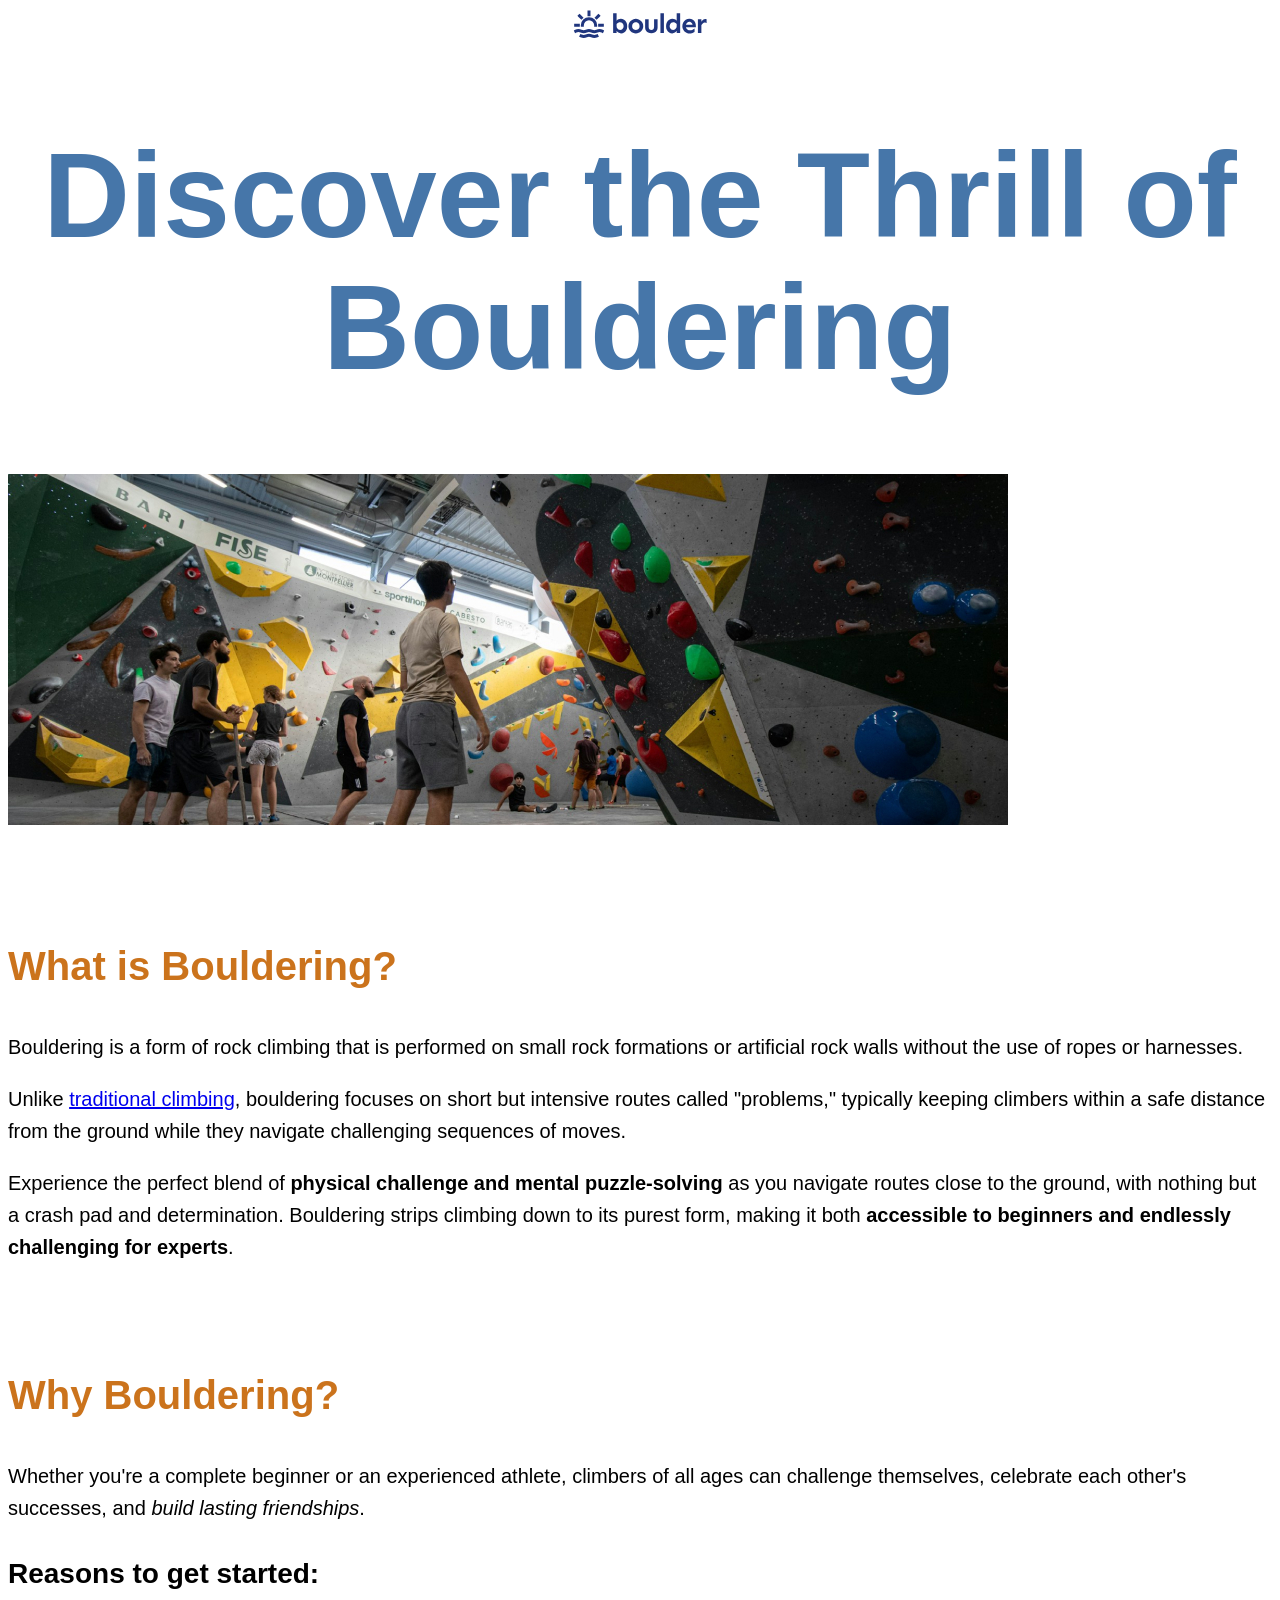
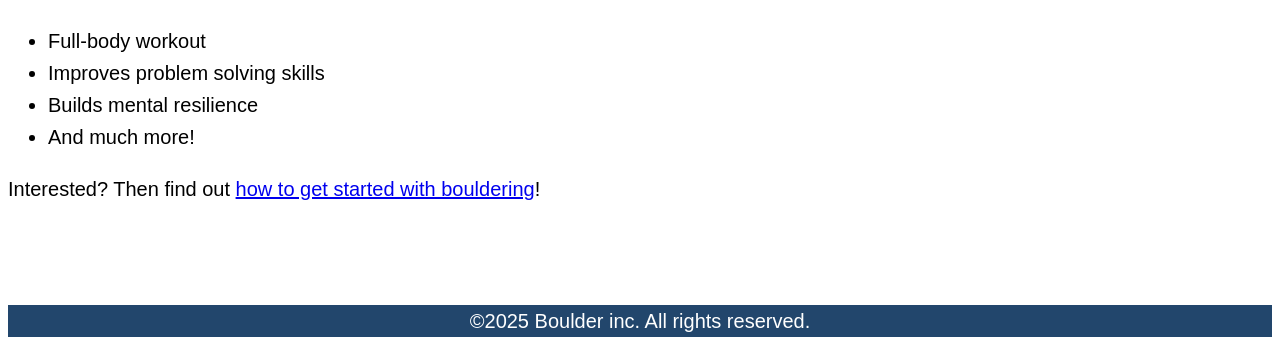
==== index.html @ 44a68082 "added more css styles" ====
<!DOCTYPE html>
<html lang="en">
    <head>
        <meta charset="UTF-8">
        <meta name="viewport" content="width=device-width, initial-scale=1.0">
        <title>Homepage</title>
        <link href="css/style.css" rel="stylesheet">
    </head>

    <body>
        <header>
            <img src="images/logo.svg" alt="boulder-logo">
        </header>

        <main>
            <h1>Discover the Thrill of Bouldering</h1>

            <img src="images/bouldering-gym.jpg" alt="bouldering-img">

            <section>
                <h2>What is Bouldering?</h2>

                <p>Bouldering is a form of rock climbing that is performed on small rock formations or artificial rock walls without the use of ropes or harnesses.</p>

                <p>Unlike <a href="https://en.wikipedia.org/wiki/Traditional_climbing">traditional climbing</a>, bouldering focuses on short but intensive routes called "problems," typically keeping climbers within a safe distance from the ground while they navigate challenging sequences of moves.</p>

                <p>Experience the perfect blend of <strong>physical challenge and mental puzzle-solving</strong> as you navigate routes close to the ground, with nothing but a crash pad and determination. Bouldering strips climbing down to its purest form, making it both <strong>accessible to beginners and endlessly challenging for experts</strong>.</p>
            </section>

            <section>
                <h2>Why Bouldering?</h2>

                <p>Whether you're a complete beginner or an experienced athlete, climbers of all ages can challenge themselves, celebrate each other's successes, and <em>build lasting friendships</em>.</p>

                <h3>Reasons to get started:</h3>

                <ul>
                    <li>Full-body workout</li>
                    <li>Improves problem solving skills</li>
                    <li>Builds mental resilience</li>
                    <li>And much more!</li>
                </ul>

                <p>Interested? Then find out <a href="getting-started.html">how to get started with bouldering</a>!</p>
                
            </section>
        </main>

        <footer>
            <p>©2025 Boulder inc. All rights reserved.</p>
        </footer>

    </body>
</html>
---- css/style.css ----
body {
    font-family:'Gill Sans', 'Gill Sans MT', Calibri, 'Trebuchet MS', sans-serif;
    font-size: 1.25rem;
    line-height: 1.6;
}
header {
    text-align: center;
}

h1 {
    color: #4676A9;
    text-align: center;
    font-size: 7.5rem;
    line-height: 1.1;
}

h2 {
    color: #CB731C;
    font-size: 2.5rem;
}

h3 {
    font-size: 1.75rem;
}
section {
    margin-block: 100px;
}

footer {
    background-color: #22466C;
    color: #FFFFFF;
    text-align: center;
}
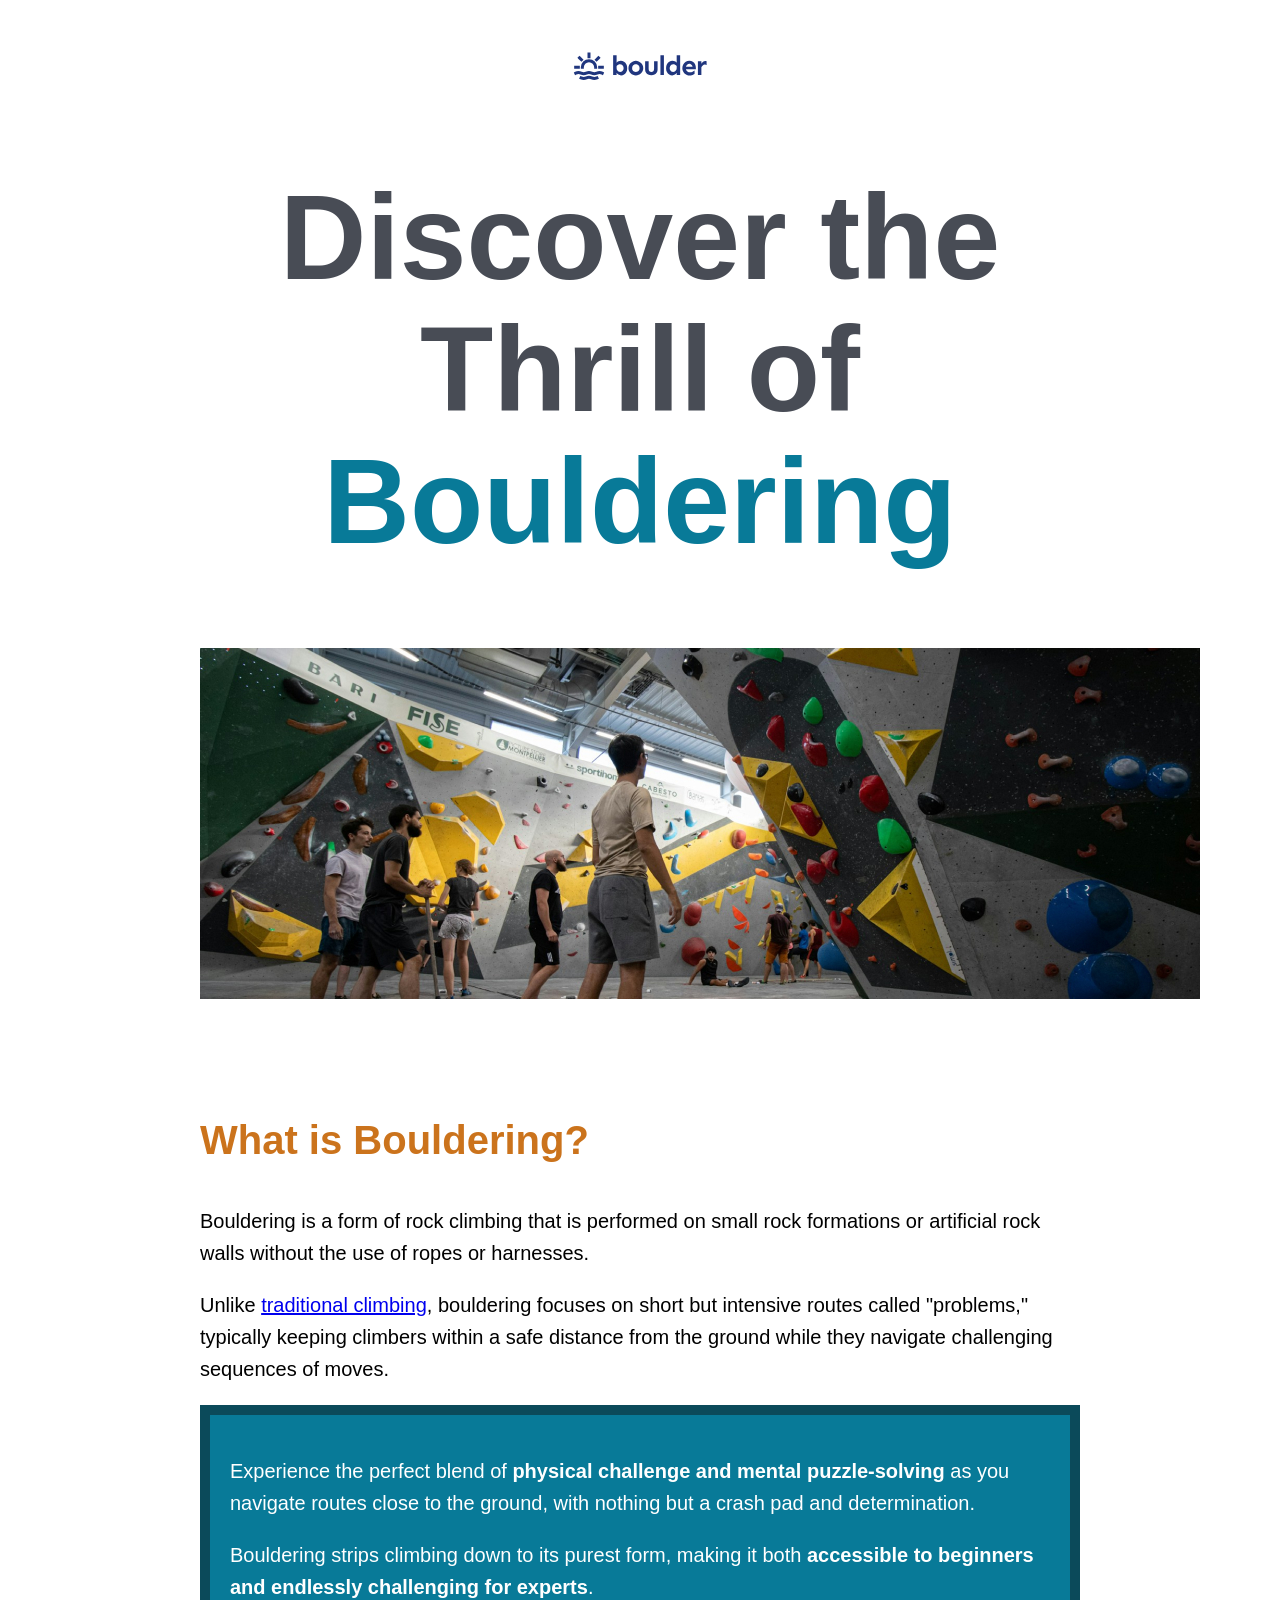
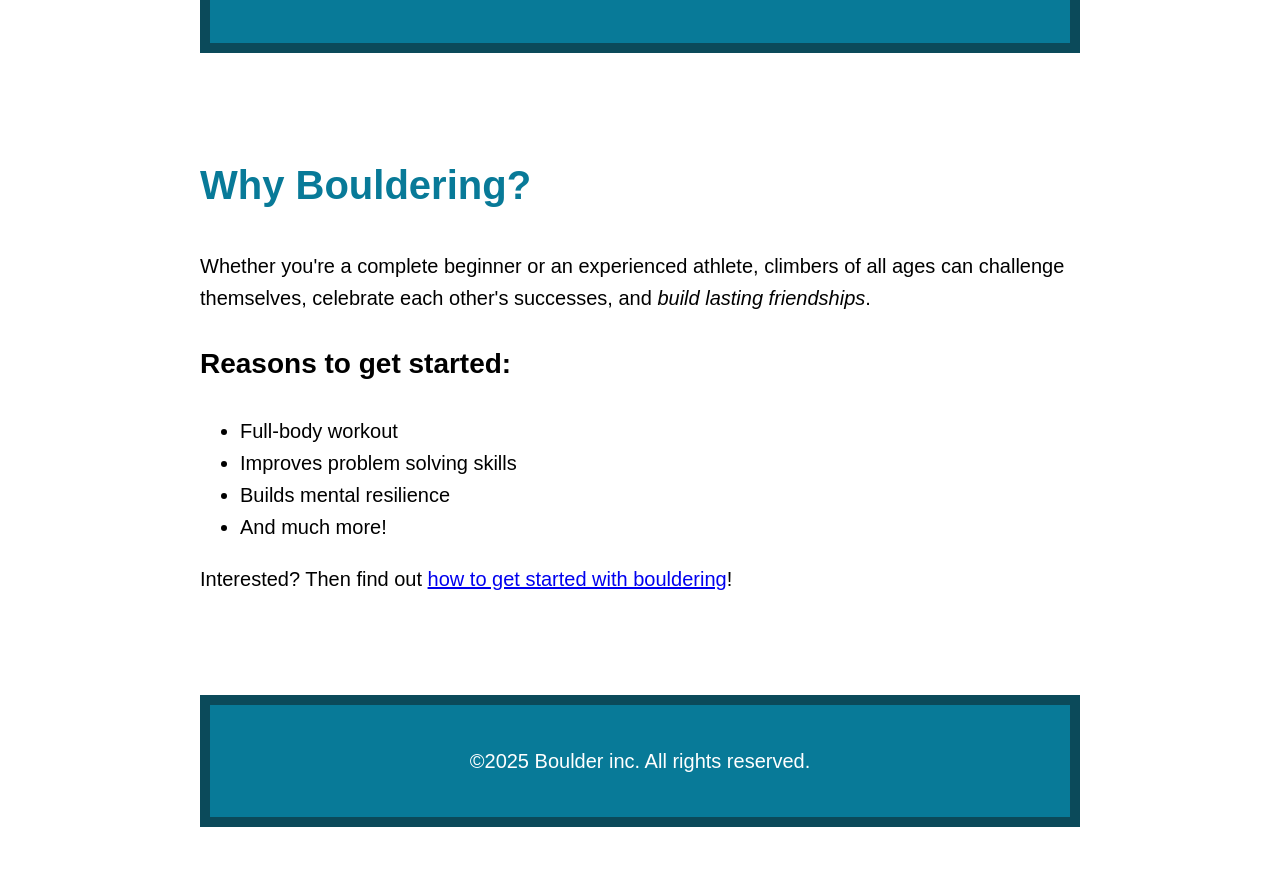
==== commit 9bdf1f65: "added divs and spans" ====
--- a/index.html
+++ b/index.html
@@ -13,7 +13,7 @@
         </header>
 
         <main>
-            <h1>Discover the Thrill of Bouldering</h1>
+            <h1>Discover the Thrill of <span class="teal-text">Bouldering</span></h1>
 
             <img src="images/bouldering-gym.jpg" alt="bouldering-img">
 
@@ -24,11 +24,15 @@
 
                 <p>Unlike <a href="https://en.wikipedia.org/wiki/Traditional_climbing">traditional climbing</a>, bouldering focuses on short but intensive routes called "problems," typically keeping climbers within a safe distance from the ground while they navigate challenging sequences of moves.</p>
 
-                <p>Experience the perfect blend of <strong>physical challenge and mental puzzle-solving</strong> as you navigate routes close to the ground, with nothing but a crash pad and determination. Bouldering strips climbing down to its purest form, making it both <strong>accessible to beginners and endlessly challenging for experts</strong>.</p>
+                <div class="teal-bg">
+                    <p>Experience the perfect blend of <strong>physical challenge and mental puzzle-solving</strong> as you navigate routes close to the ground, with nothing but a crash pad and determination.</p>
+
+                    <p>Bouldering strips climbing down to its purest form, making it both <strong>accessible to beginners and endlessly challenging for experts</strong>.</p>
+                </div>
             </section>
 
             <section>
-                <h2>Why Bouldering?</h2>
+                <h2 class="teal-text">Why Bouldering?</h2>
 
                 <p>Whether you're a complete beginner or an experienced athlete, climbers of all ages can challenge themselves, celebrate each other's successes, and <em>build lasting friendships</em>.</p>
 
@@ -46,7 +50,7 @@
             </section>
         </main>
 
-        <footer>
+        <footer class="teal-bg">
             <p>©2025 Boulder inc. All rights reserved.</p>
         </footer>
 
--- a/css/style.css
+++ b/css/style.css
@@ -1,15 +1,21 @@
+
+* {
+    box-sizing: border-box;
+}
 
 body {
     font-family:'Gill Sans', 'Gill Sans MT', Calibri, 'Trebuchet MS', sans-serif;
     font-size: 1.25rem;
     line-height: 1.6;
+    margin-inline: 200px;
+    margin-block: 50px;
 }
 header {
     text-align: center;
 }
 
 h1 {
-    color: #4676A9;
+    color: #484C55;
     text-align: center;
     font-size: 7.5rem;
     line-height: 1.1;
@@ -23,12 +29,21 @@
 h3 {
     font-size: 1.75rem;
 }
+
 section {
     margin-block: 100px;
 }
 
+.teal-bg {
+    background-color:#087A98;
+    color: #ffffff;
+    padding: 20px;
+    border: solid 10px #0b4a5a;
+}
+
+.teal-text {
+    color: #087A98;
+}
 footer {
-    background-color: #22466C;
-    color: #FFFFFF;
     text-align: center;
 }
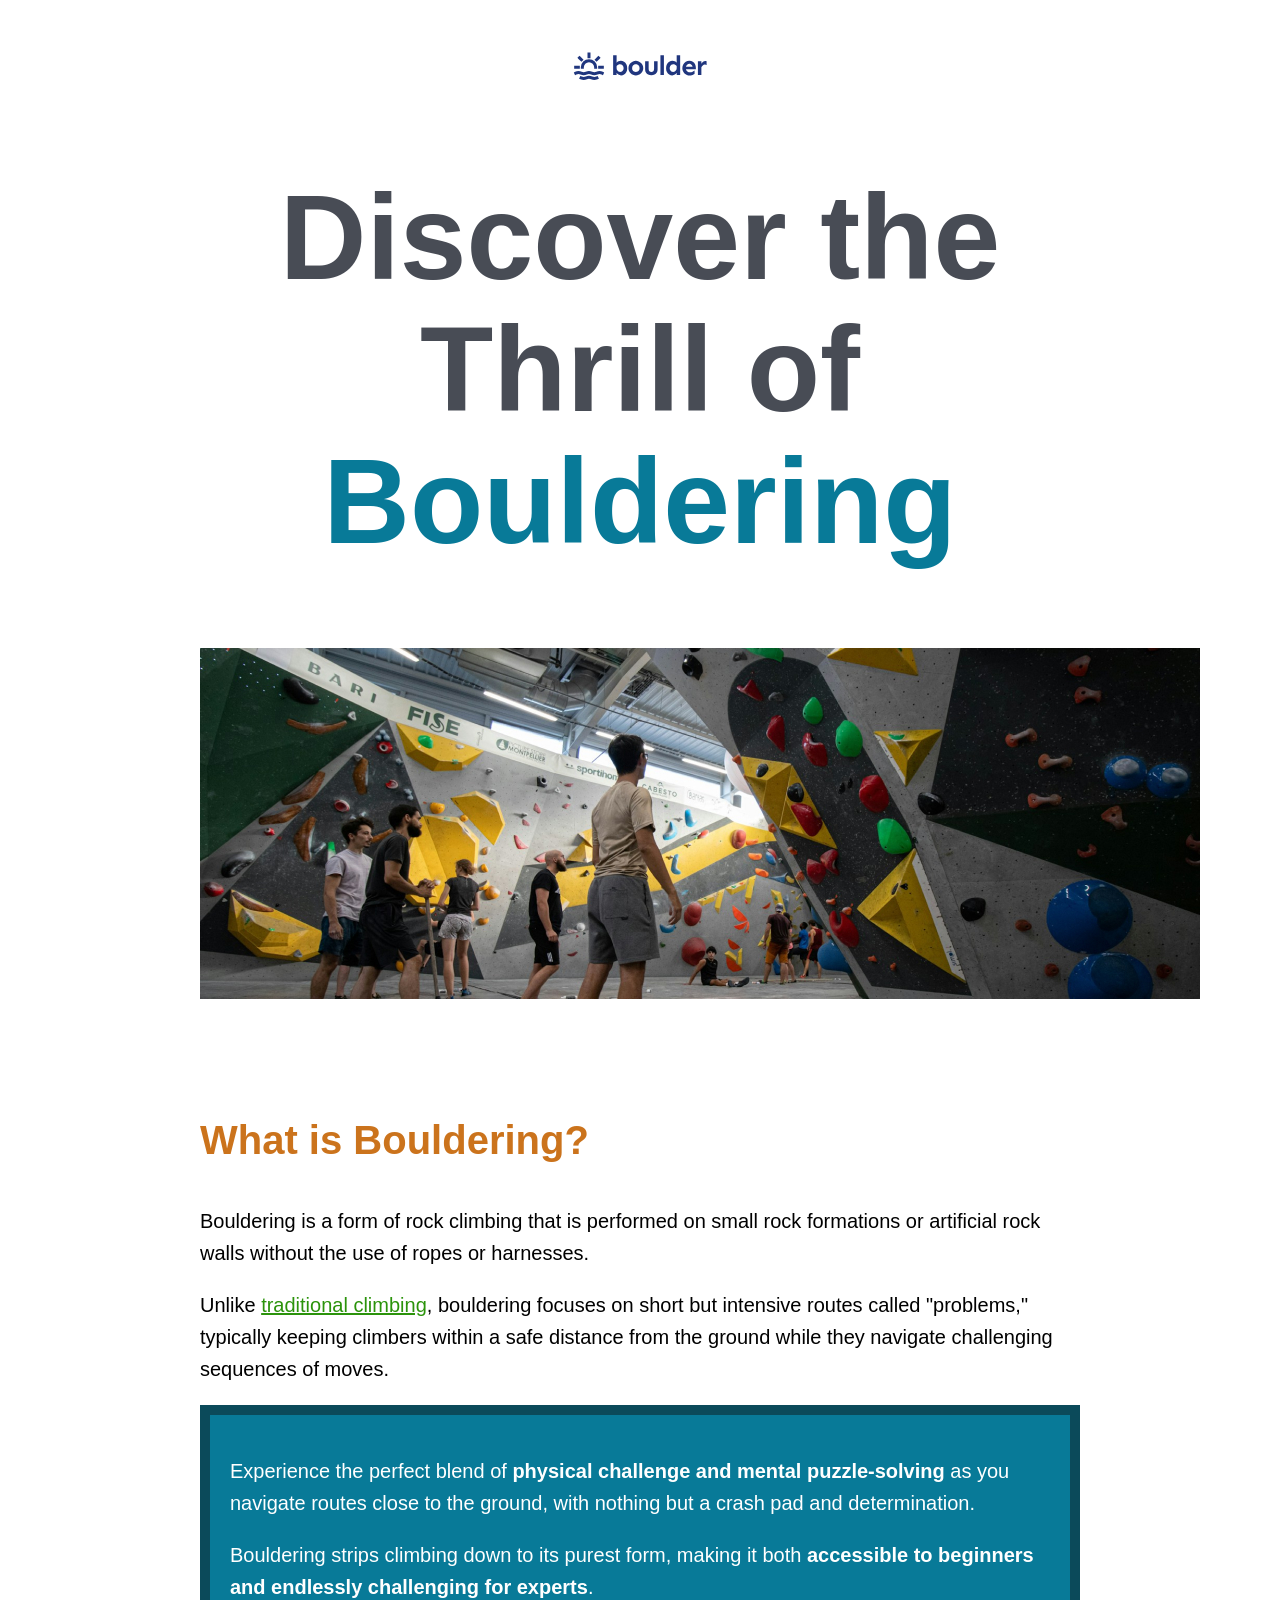
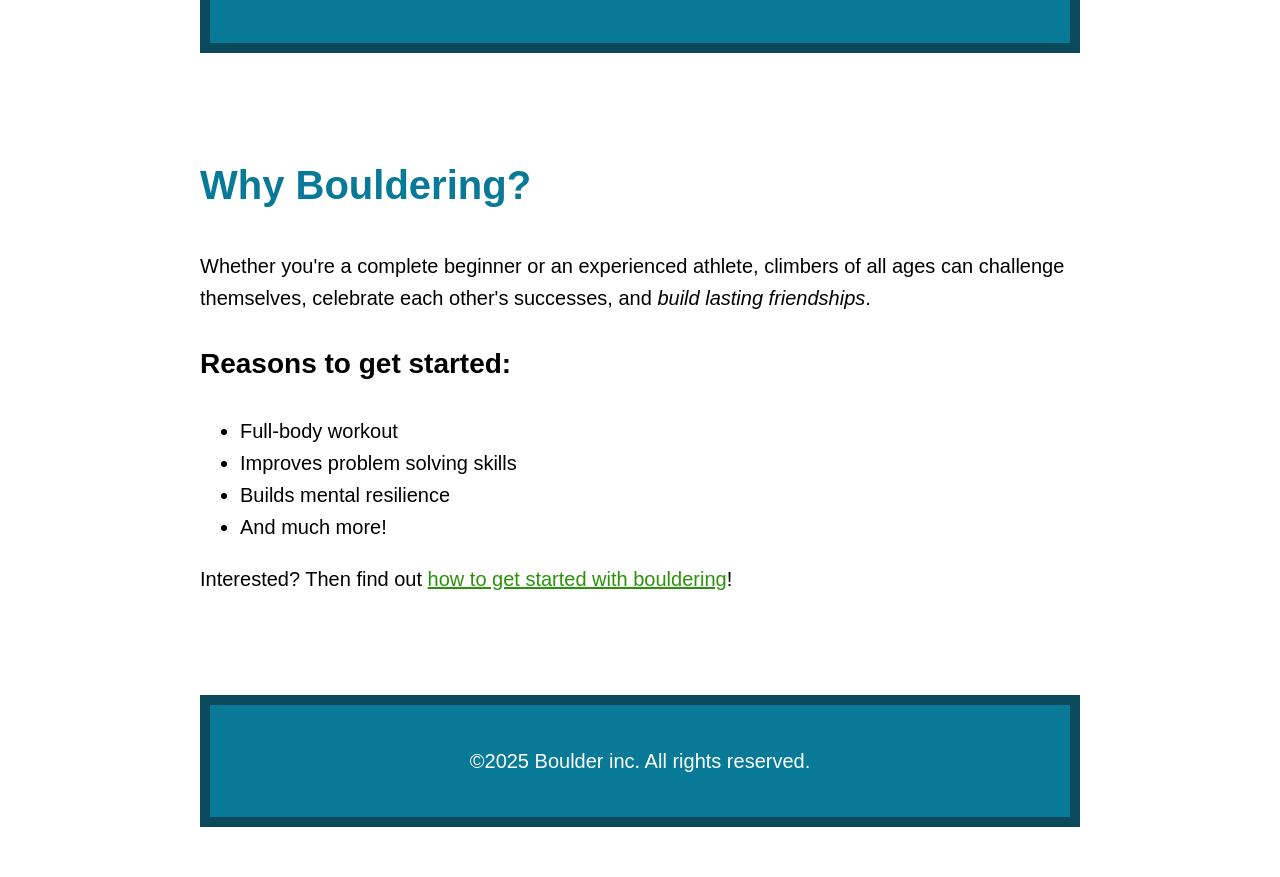
==== commit fe3b62df: "fixing th elayout of the version 2" ====
--- a/index.html
+++ b/index.html
@@ -8,51 +8,52 @@
     </head>
 
     <body>
-        <header>
-            <img src="images/logo.svg" alt="boulder-logo">
-        </header>
+        <div class="wrapper">
+            <header>
+                <img src="images/logo.svg" alt="boulder-logo">
+            </header>
 
-        <main>
-            <h1>Discover the Thrill of <span class="teal-text">Bouldering</span></h1>
+            <main>
+                <h1>Discover the Thrill of <span class="teal-text">Bouldering</span></h1>
 
-            <img src="images/bouldering-gym.jpg" alt="bouldering-img">
+                <img src="images/bouldering-gym.jpg" alt="bouldering-img">
 
-            <section>
-                <h2>What is Bouldering?</h2>
+                <section>
+                    <h2>What is Bouldering?</h2>
 
-                <p>Bouldering is a form of rock climbing that is performed on small rock formations or artificial rock walls without the use of ropes or harnesses.</p>
+                    <p>Bouldering is a form of rock climbing that is performed on small rock formations or artificial rock walls without the use of ropes or harnesses.</p>
 
-                <p>Unlike <a href="https://en.wikipedia.org/wiki/Traditional_climbing">traditional climbing</a>, bouldering focuses on short but intensive routes called "problems," typically keeping climbers within a safe distance from the ground while they navigate challenging sequences of moves.</p>
+                    <p>Unlike <a href="https://en.wikipedia.org/wiki/Traditional_climbing">traditional climbing</a>, bouldering focuses on short but intensive routes called "problems," typically keeping climbers within a safe distance from the ground while they navigate challenging sequences of moves.</p>
 
-                <div class="teal-bg">
-                    <p>Experience the perfect blend of <strong>physical challenge and mental puzzle-solving</strong> as you navigate routes close to the ground, with nothing but a crash pad and determination.</p>
+                    <div class="teal-bg">
+                        <p>Experience the perfect blend of <strong>physical challenge and mental puzzle-solving</strong> as you navigate routes close to the ground, with nothing but a crash pad and determination.</p>
 
-                    <p>Bouldering strips climbing down to its purest form, making it both <strong>accessible to beginners and endlessly challenging for experts</strong>.</p>
-                </div>
-            </section>
+                        <p>Bouldering strips climbing down to its purest form, making it both <strong>accessible to beginners and endlessly challenging for experts</strong>.</p>
+                    </div>
+                </section>
 
-            <section>
-                <h2 class="teal-text">Why Bouldering?</h2>
+                <section>
+                    <h2 class="teal-text">Why Bouldering?</h2>
 
-                <p>Whether you're a complete beginner or an experienced athlete, climbers of all ages can challenge themselves, celebrate each other's successes, and <em>build lasting friendships</em>.</p>
+                    <p>Whether you're a complete beginner or an experienced athlete, climbers of all ages can challenge themselves, celebrate each other's successes, and <em>build lasting friendships</em>.</p>
 
-                <h3>Reasons to get started:</h3>
+                    <h3>Reasons to get started:</h3>
 
-                <ul>
-                    <li>Full-body workout</li>
-                    <li>Improves problem solving skills</li>
-                    <li>Builds mental resilience</li>
-                    <li>And much more!</li>
-                </ul>
+                    <ul>
+                        <li>Full-body workout</li>
+                        <li>Improves problem solving skills</li>
+                        <li>Builds mental resilience</li>
+                        <li>And much more!</li>
+                    </ul>
 
-                <p>Interested? Then find out <a href="getting-started.html">how to get started with bouldering</a>!</p>
-                
-            </section>
-        </main>
+                    <p>Interested? Then find out <a href="getting-started.html">how to get started with bouldering</a>!</p>
+                    
+                </section>
+            </main>
 
-        <footer class="teal-bg">
-            <p>©2025 Boulder inc. All rights reserved.</p>
-        </footer>
-
+            <footer class="teal-bg">
+                <p>©2025 Boulder inc. All rights reserved.</p>
+            </footer>
+        </div>
     </body>
 </html>
--- a/css/style.css
+++ b/css/style.css
@@ -34,6 +34,11 @@
     margin-block: 100px;
 }
 
+.wrapper {
+    max-inline-size: 1000px;
+    margin-inline: auto;
+}
+
 .teal-bg {
     background-color:#087A98;
     color: #ffffff;
@@ -44,6 +49,26 @@
 .teal-text {
     color: #087A98;
 }
+
+a {
+    color: #2B930B;
+}
+
+a:hover {
+    color: #5f9b9f;
+}
+
+.climber-bg {
+    background-image: url(../images/simple-steps.jpg);
+    border: solid 10px #0b4a5a;
+    color: #ffffff;
+    padding: 24px;
+
+    background-repeat: no-repeat;
+    background-position: center;
+    background-size: cover;
+}
+
 footer {
     text-align: center;
 }
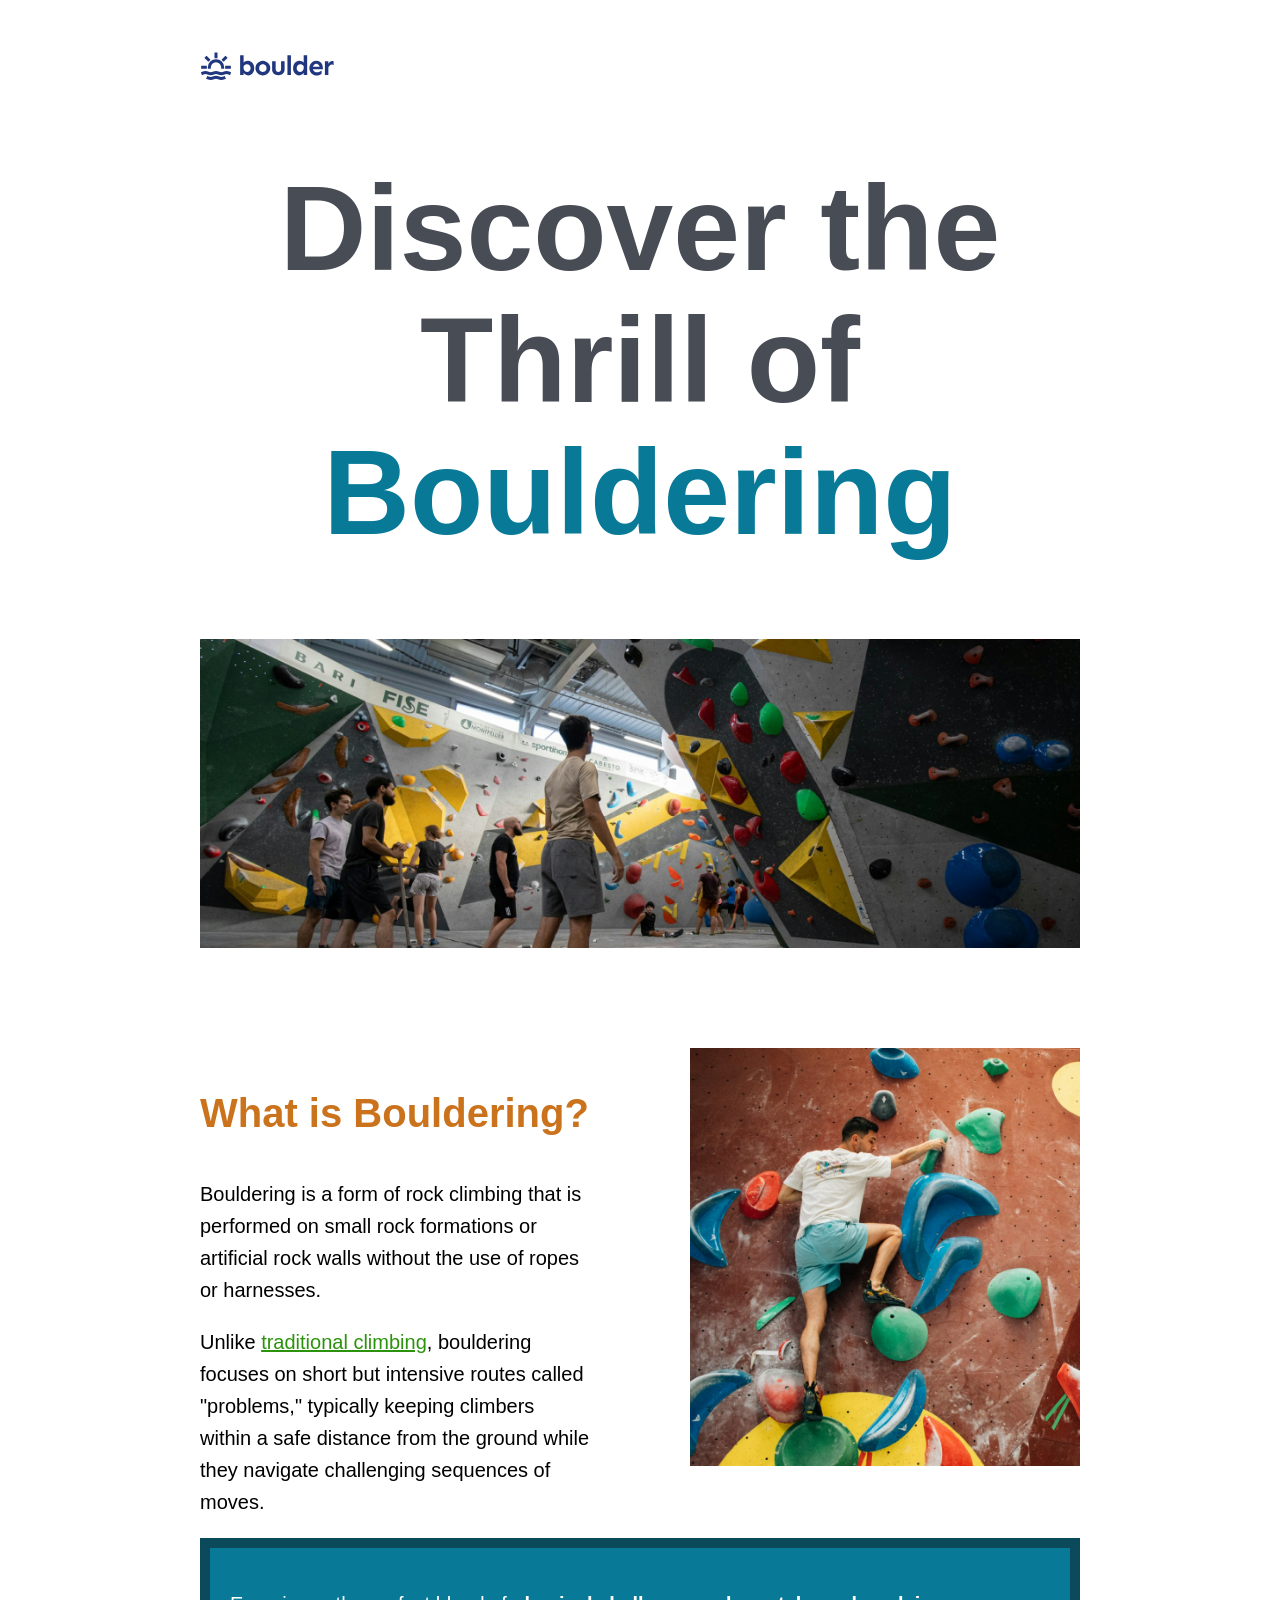
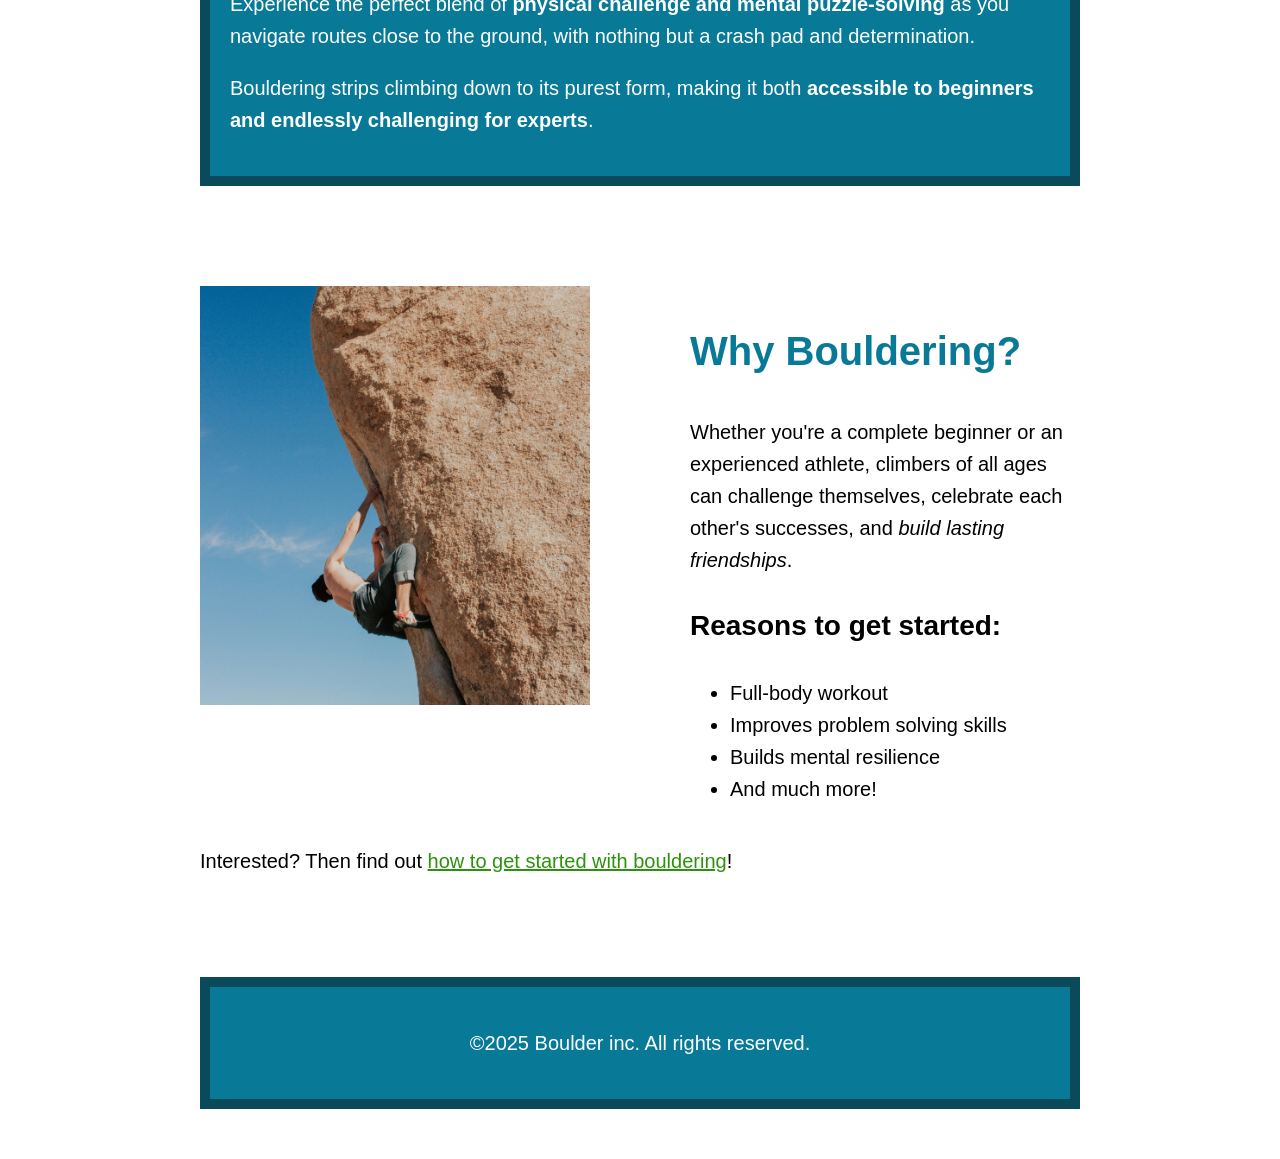
==== commit 6bd02f63: "creating a two layout column" ====
--- a/index.html
+++ b/index.html
@@ -19,11 +19,17 @@
                 <img src="images/bouldering-gym.jpg" alt="bouldering-img">
 
                 <section>
-                    <h2>What is Bouldering?</h2>
+                    <div class="two-column-layout">
+                        <div>
+                            <h2>What is Bouldering?</h2>
 
-                    <p>Bouldering is a form of rock climbing that is performed on small rock formations or artificial rock walls without the use of ropes or harnesses.</p>
+                            <p>Bouldering is a form of rock climbing that is performed on small rock formations or artificial rock walls without the use of ropes or harnesses.</p>
 
-                    <p>Unlike <a href="https://en.wikipedia.org/wiki/Traditional_climbing">traditional climbing</a>, bouldering focuses on short but intensive routes called "problems," typically keeping climbers within a safe distance from the ground while they navigate challenging sequences of moves.</p>
+                            <p>Unlike <a href="https://en.wikipedia.org/wiki/Traditional_climbing">traditional climbing</a>, bouldering focuses on short but intensive routes called "problems," typically keeping climbers within a safe distance from the ground while they navigate challenging sequences of moves.</p>
+                        </div>
+
+                        <img src="images/what-is-bouldering.jpg" alt="what-is-bouldering-img">
+                    </div>
 
                     <div class="teal-bg">
                         <p>Experience the perfect blend of <strong>physical challenge and mental puzzle-solving</strong> as you navigate routes close to the ground, with nothing but a crash pad and determination.</p>
@@ -33,19 +39,25 @@
                 </section>
 
                 <section>
-                    <h2 class="teal-text">Why Bouldering?</h2>
+                    <div class="two-column-layout">
 
-                    <p>Whether you're a complete beginner or an experienced athlete, climbers of all ages can challenge themselves, celebrate each other's successes, and <em>build lasting friendships</em>.</p>
+                        <img src="images/why-bouldering.jpg" alt="why-bouldering-img">
 
-                    <h3>Reasons to get started:</h3>
+                        <div>
+                            <h2 class="teal-text">Why Bouldering?</h2>
 
-                    <ul>
-                        <li>Full-body workout</li>
-                        <li>Improves problem solving skills</li>
-                        <li>Builds mental resilience</li>
-                        <li>And much more!</li>
-                    </ul>
+                            <p>Whether you're a complete beginner or an experienced athlete, climbers of all ages can challenge themselves, celebrate each other's successes, and <em>build lasting friendships</em>.</p>
 
+                            <h3>Reasons to get started:</h3>
+
+                            <ul>
+                                <li>Full-body workout</li>
+                                <li>Improves problem solving skills</li>
+                                <li>Builds mental resilience</li>
+                                <li>And much more!</li>
+                            </ul>
+                        </div>
+                    </div>
                     <p>Interested? Then find out <a href="getting-started.html">how to get started with bouldering</a>!</p>
                     
                 </section>
--- a/css/style.css
+++ b/css/style.css
@@ -39,6 +39,17 @@
     margin-inline: auto;
 }
 
+.two-column-layout {
+    display: grid;
+    gap: 100px;
+    grid-template-columns: 1fr 1fr;
+}
+
+img {
+    display: block;
+    max-inline-size: 100%;
+}
+
 .teal-bg {
     background-color:#087A98;
     color: #ffffff;
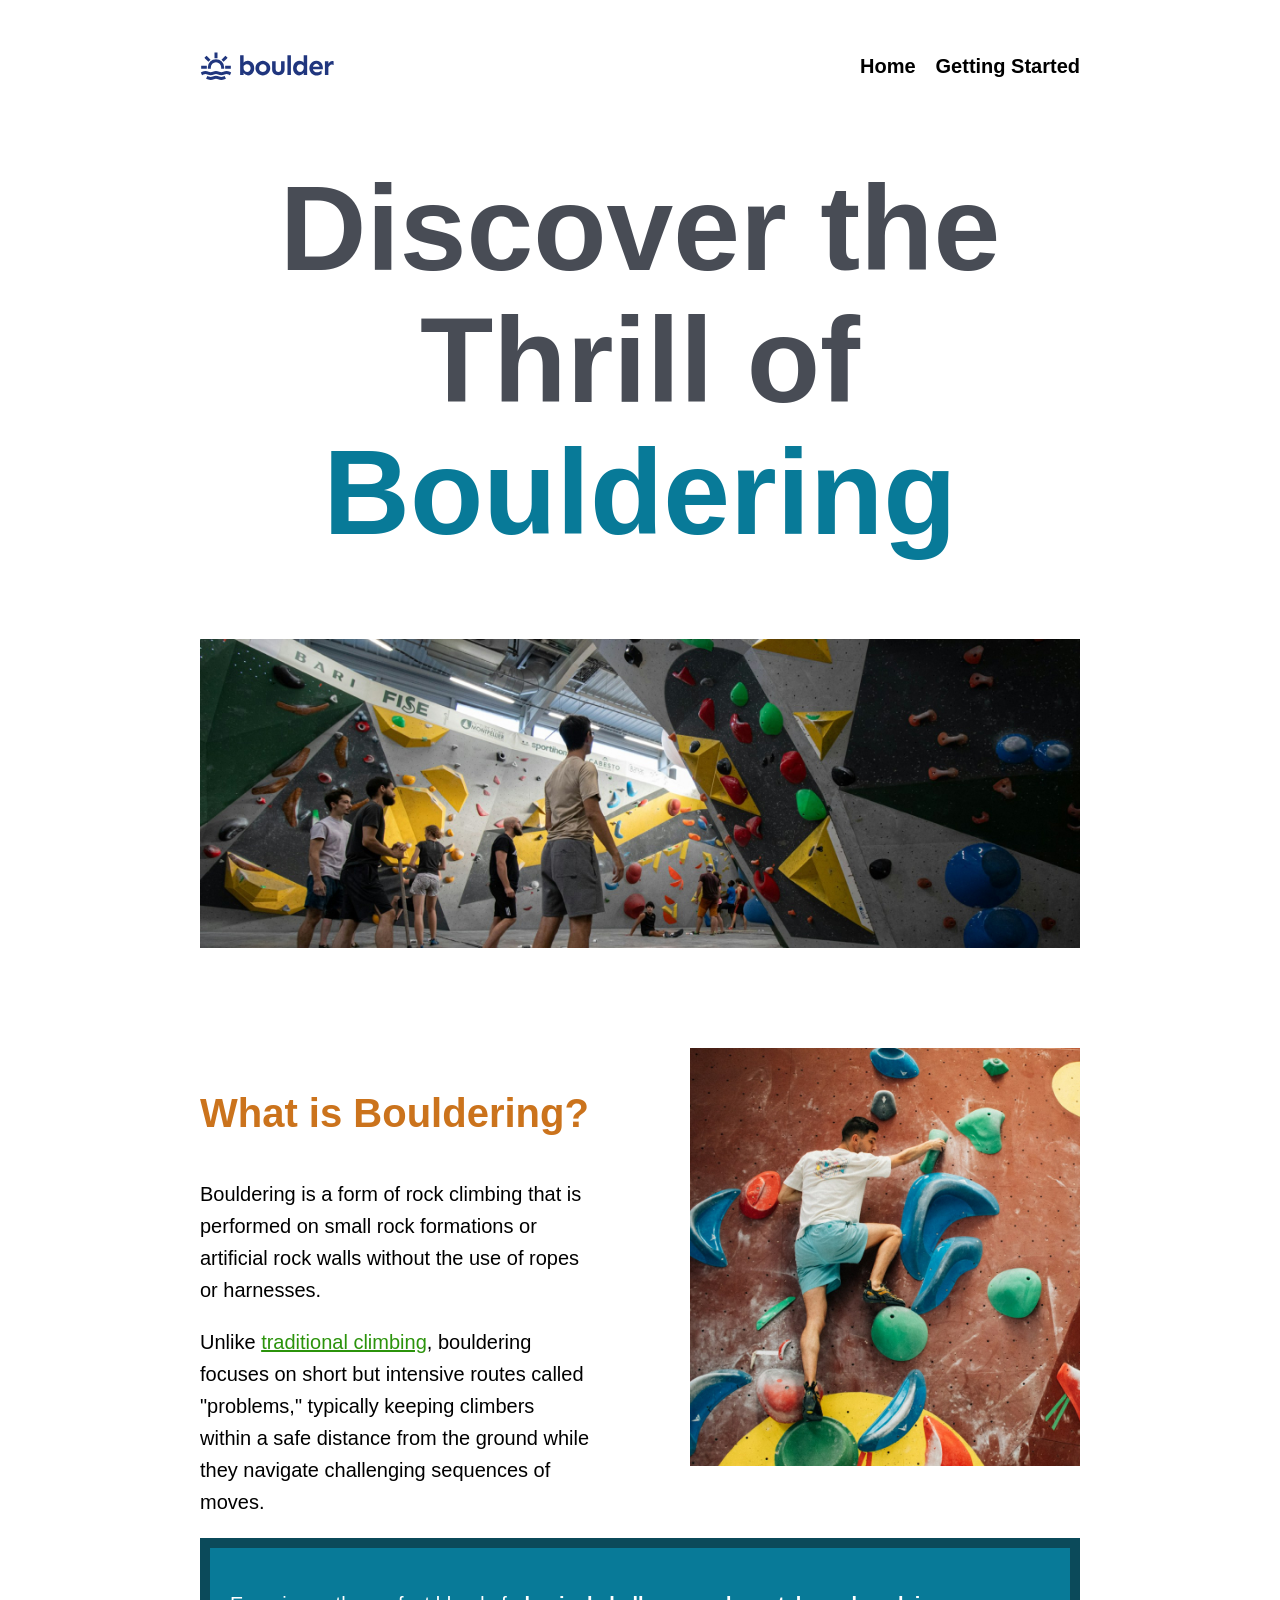
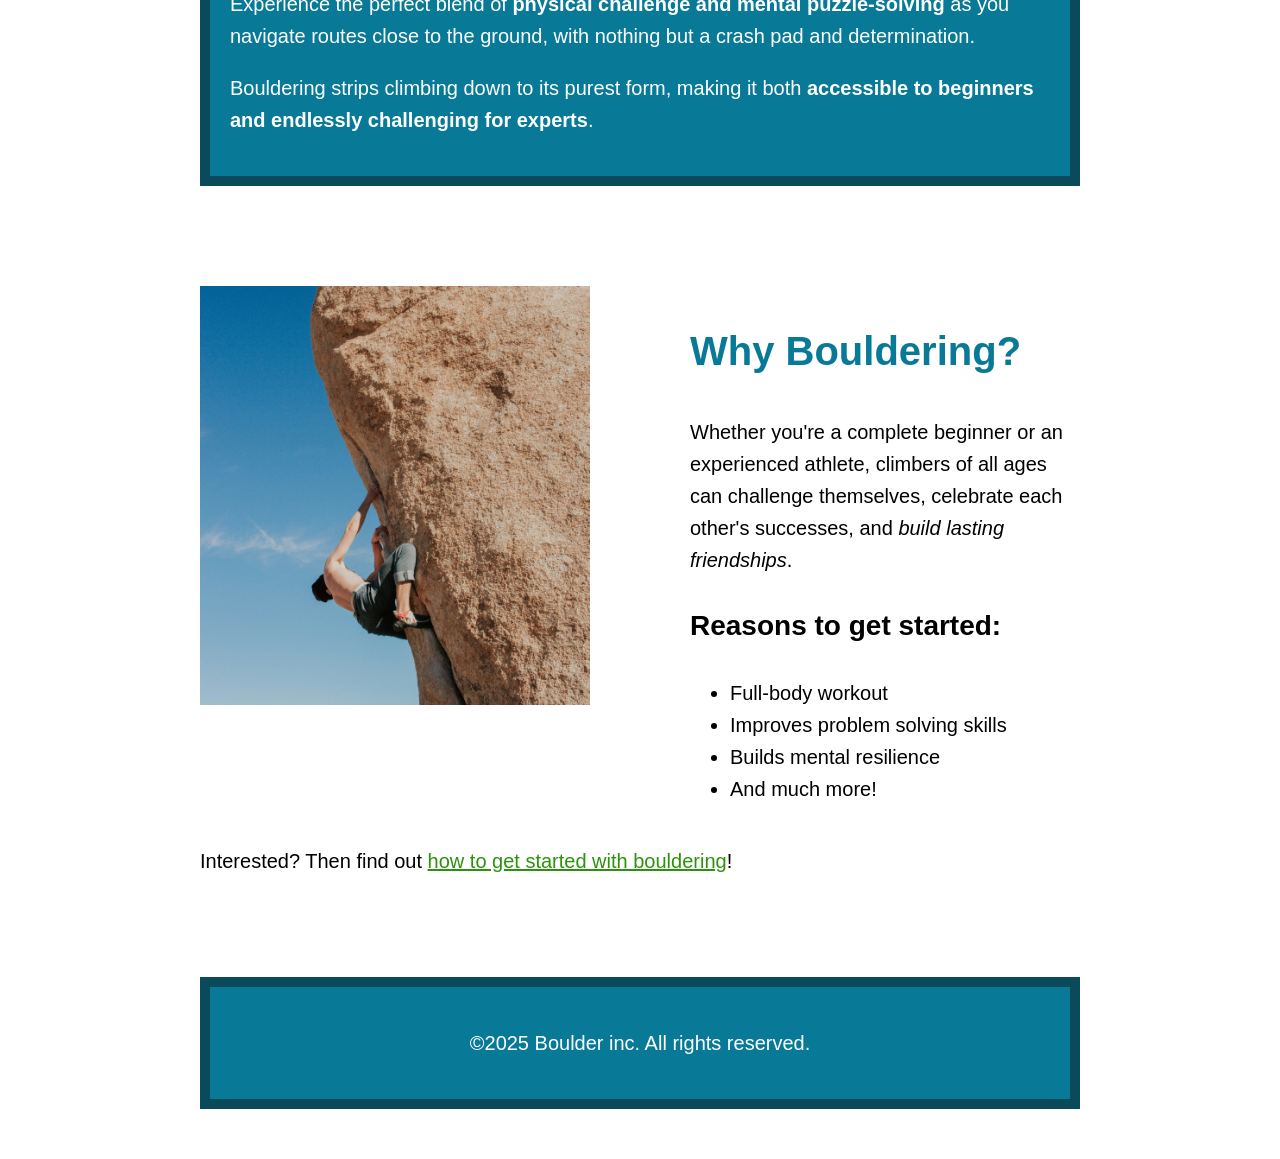
==== commit b9721af6: "creating a simple navigation" ====
--- a/index.html
+++ b/index.html
@@ -10,7 +10,19 @@
     <body>
         <div class="wrapper">
             <header>
-                <img src="images/logo.svg" alt="boulder-logo">
+                <div class="primary-navigation">
+
+                    <img src="images/logo.svg" alt="boulder-logo">
+
+                    <div class="primary-navigation">
+                            <nav>
+                                <ul>
+                                    <li><a href="index.html">Home</a></li>
+                                    <li><a href="getting-started.html">Getting Started</a></li>
+                                </ul>
+                            </nav>
+                        </div>
+                </div>
             </header>
 
             <main>
--- a/css/style.css
+++ b/css/style.css
@@ -9,9 +9,6 @@
     line-height: 1.6;
     margin-inline: 200px;
     margin-block: 50px;
-}
-header {
-    text-align: center;
 }
 
 h1 {
@@ -28,6 +25,26 @@
 
 h3 {
     font-size: 1.75rem;
+}
+
+.primary-navigation {
+    display: flex;
+    justify-content: space-between;
+    gap: 20px;
+}
+
+.primary-navigation ul {
+    display: flex;
+    gap: 20px;
+    list-style: none;
+    margin: 0;
+    padding: 0;
+}
+
+.primary-navigation a {
+    text-decoration: none;
+    color: #000000;
+    font-weight: bold;
 }
 
 section {
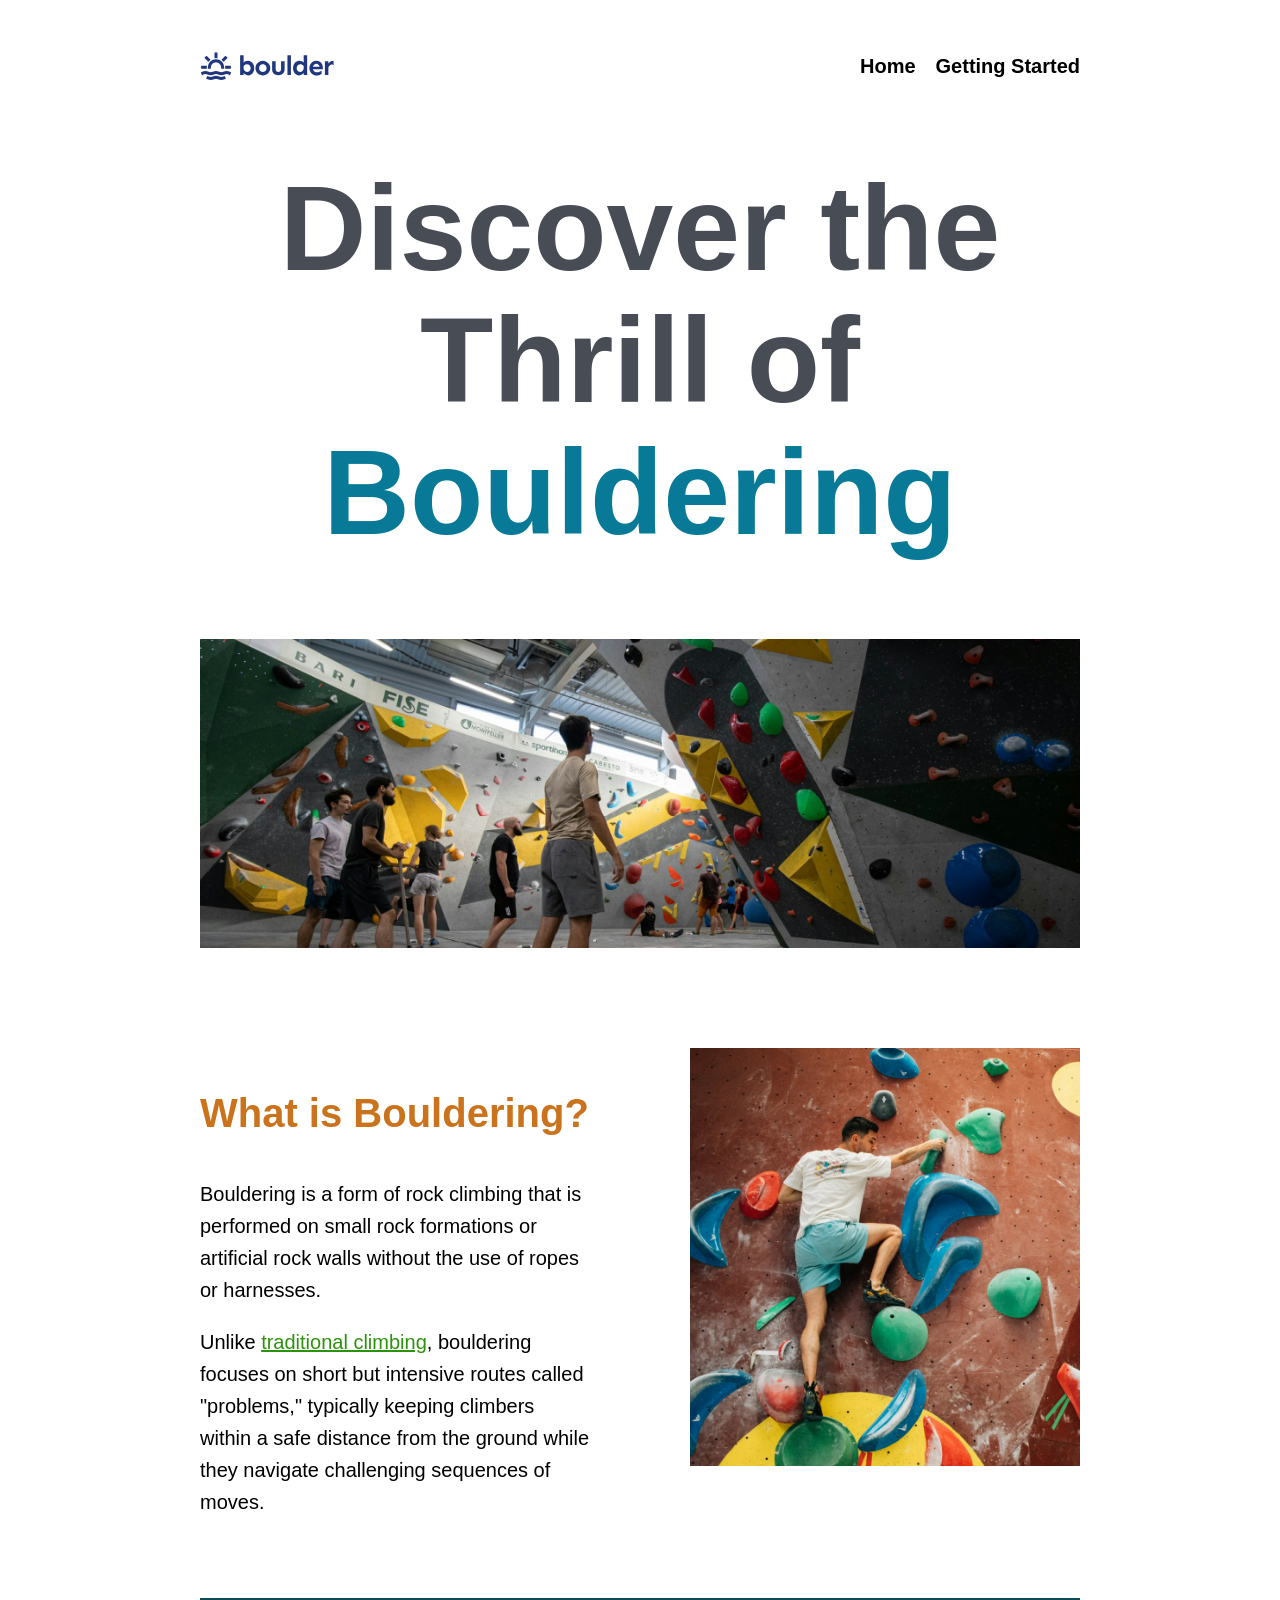
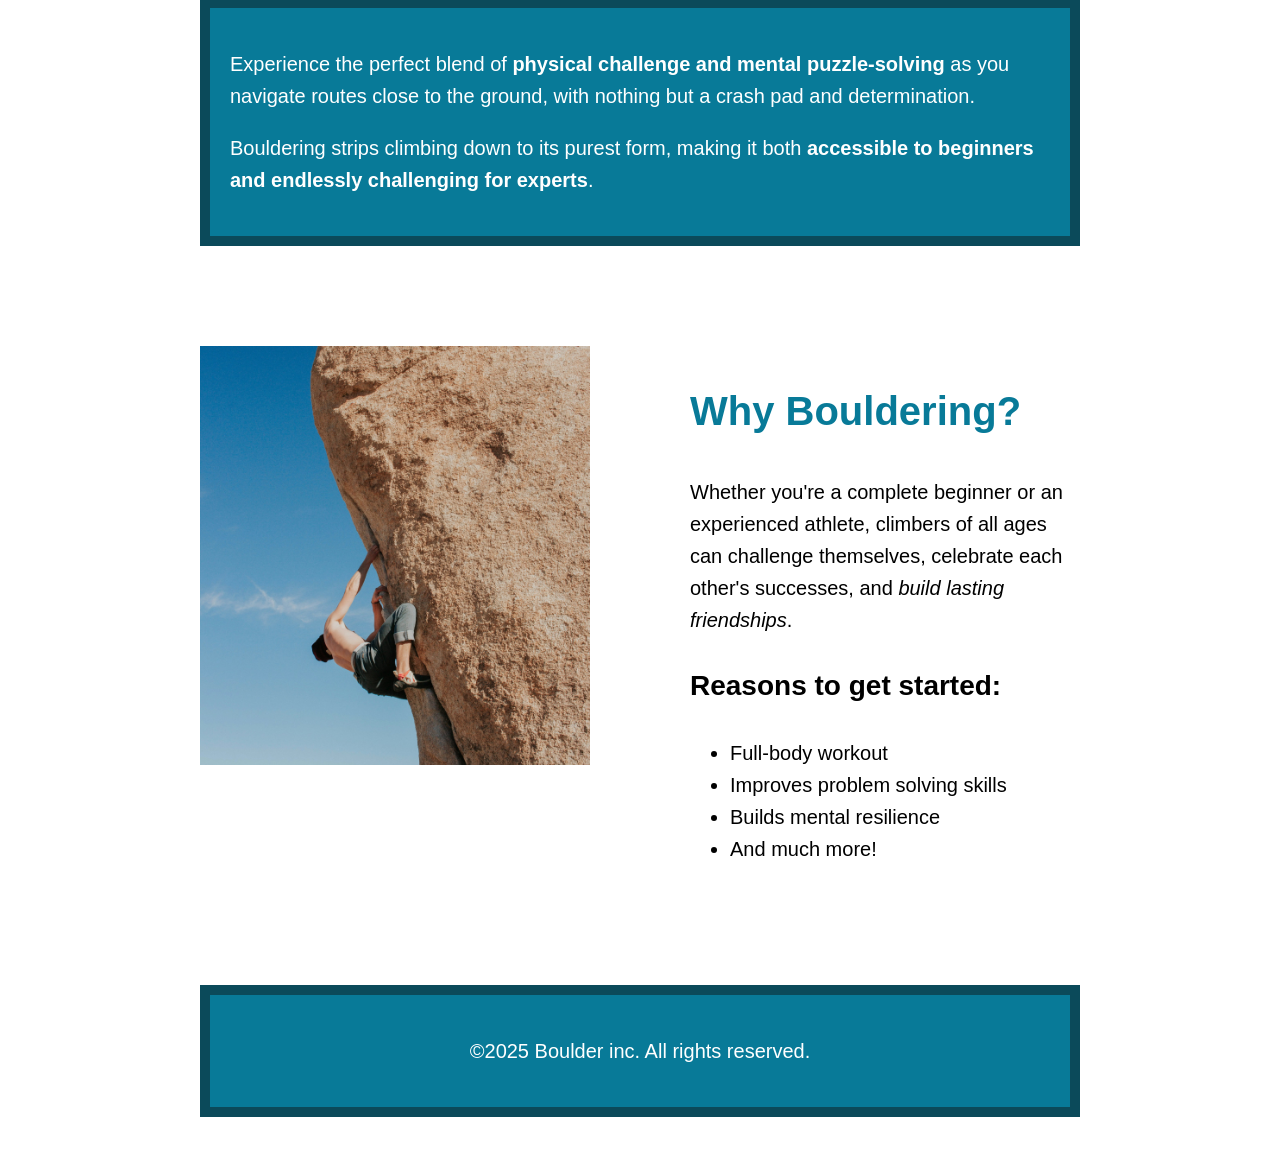
==== commit 799c34a1: "added media queries" ====
--- a/index.html
+++ b/index.html
@@ -70,7 +70,6 @@
                             </ul>
                         </div>
                     </div>
-                    <p>Interested? Then find out <a href="getting-started.html">how to get started with bouldering</a>!</p>
                     
                 </section>
             </main>
--- a/css/style.css
+++ b/css/style.css
@@ -14,8 +14,12 @@
 h1 {
     color: #484C55;
     text-align: center;
-    font-size: 7.5rem;
+    font-size: 4.5rem;
     line-height: 1.1;
+
+    @media (width > 720px) {
+        font-size: 7.5rem;
+    }
 }
 
 h2 {
@@ -59,7 +63,11 @@
 .two-column-layout {
     display: grid;
     gap: 100px;
-    grid-template-columns: 1fr 1fr;
+    margin-block-end: 60px;
+
+    @media (width > 720px) {
+        grid-template-columns: 1fr 1fr;
+    }
 }
 
 img {
